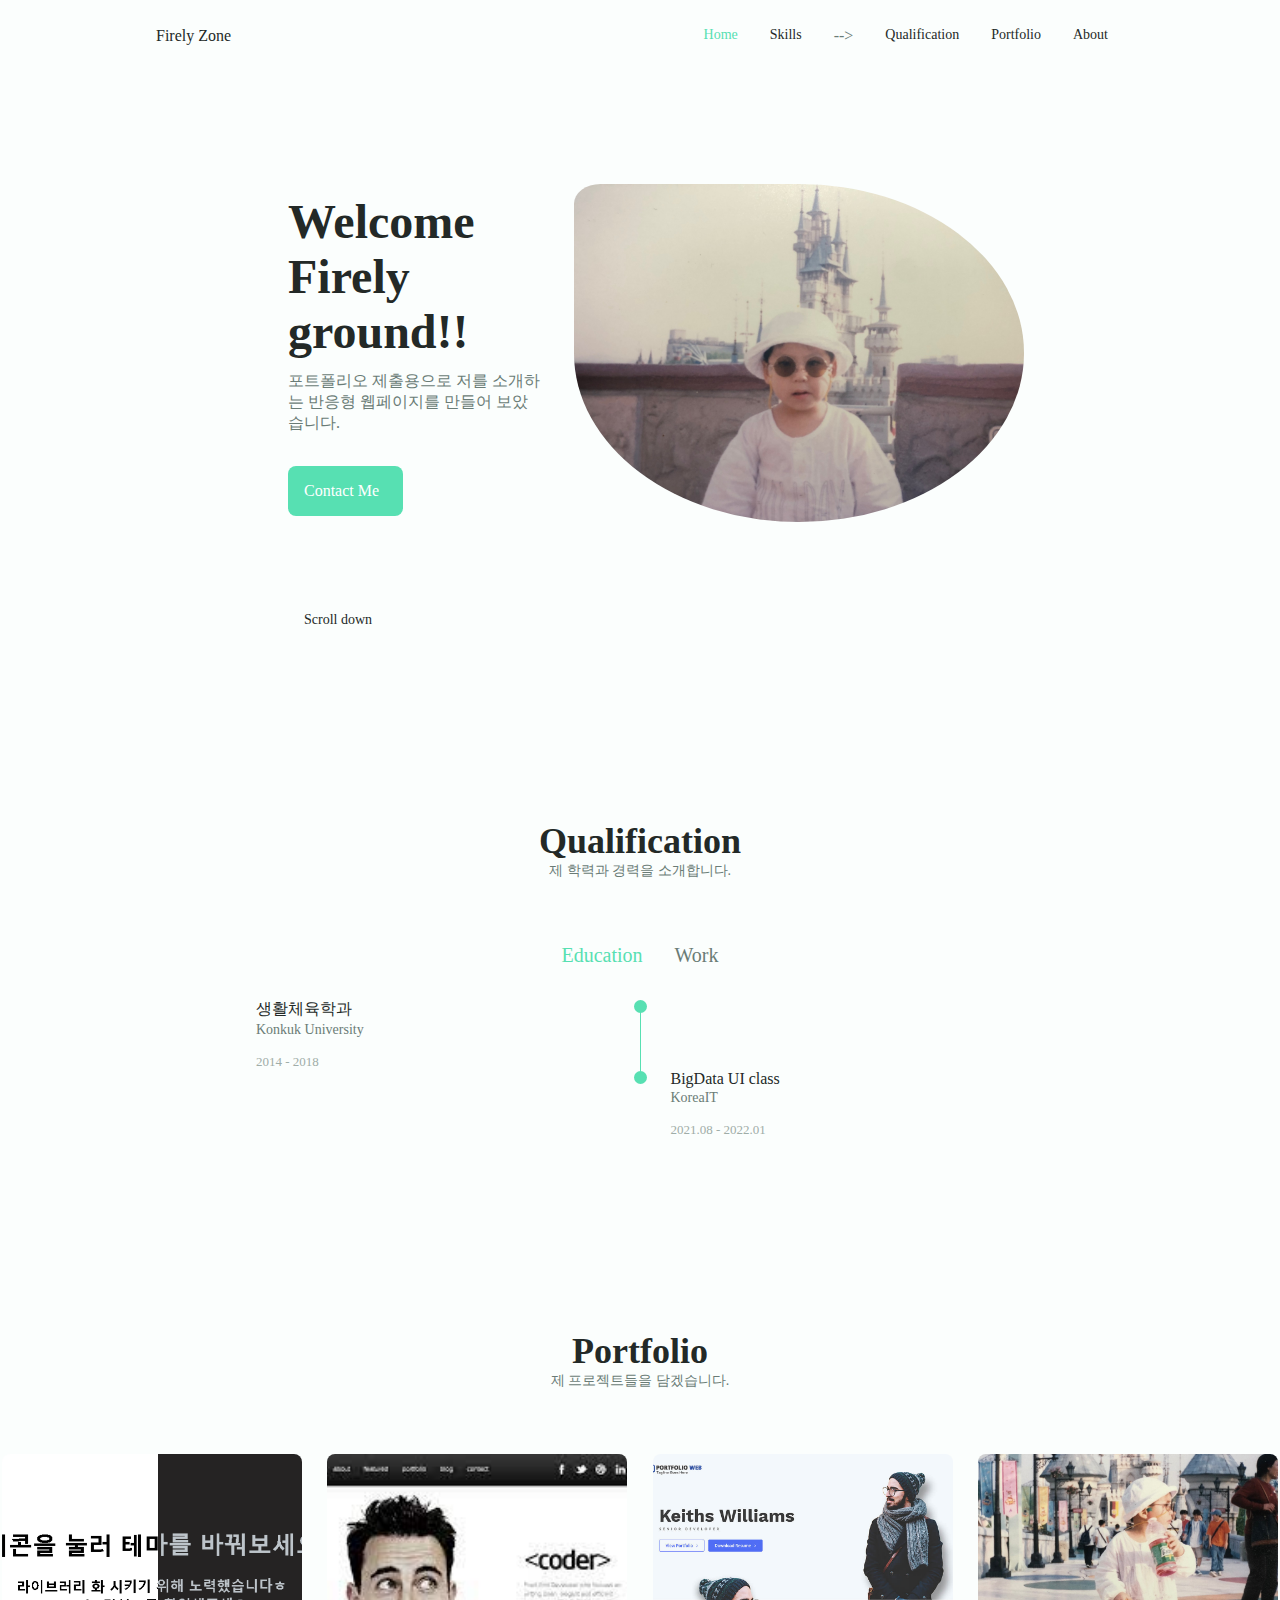
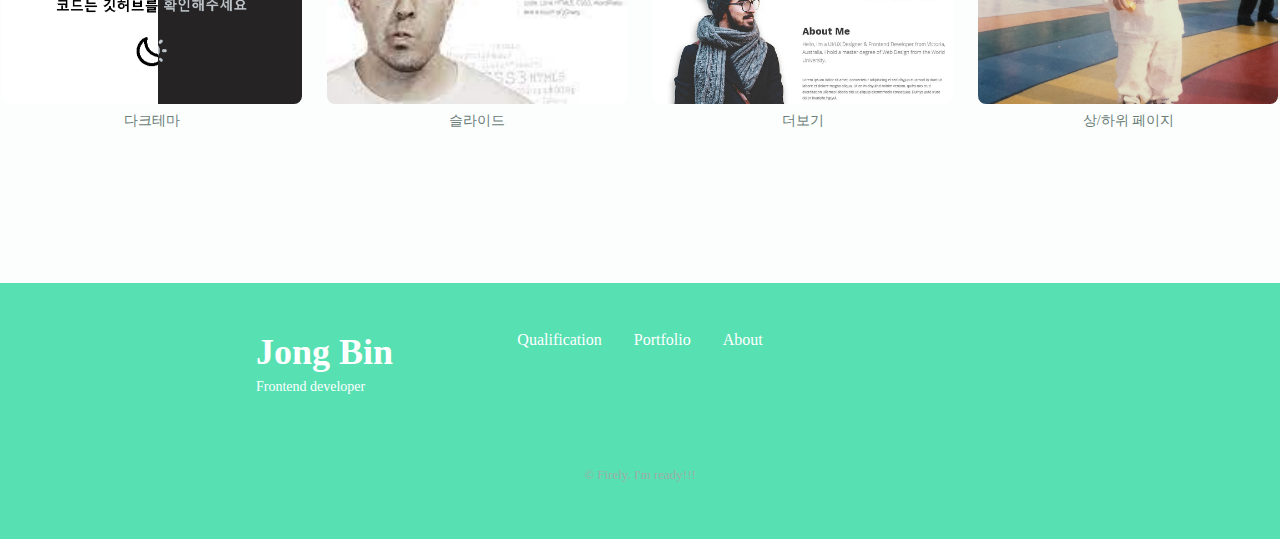
==== index.html @ 97328276 "슬라이드 데모 추가" ====
<!DOCTYPE html>
    <html lang="en">
    <head>
        <meta charset="UTF-8">
        <meta name="viewport" content="width=device-width, initial-scale=1.0">
        
        <!--==================== UNICONS ====================-->
        <link rel="stylesheet" href="https://unicons.iconscout.com/release/v4.0.0/css/line.css">
        
        <!--==================== CSS ====================-->
        <link rel="stylesheet" href="css/style.css">

        <title>Responsive Portfolio Website</title>
    </head>
    <body>
        <!--==================== HEADER ====================-->
        <header class="header" id="header">
            <nav class="nav container">
                <a href="#" class="nav__logo">Firely Zone</a>

                <div class="nav__menu" id="nav-menu">
                    <ul class="nav__list grid">
                        <li class="nav__item">
                            <a href="#home" class="nav__link active-link">
                                <i class="uil uil-estate nav__icon"></i> Home
                            </a>
                        </li>
                             <a href="#skills" class="nav__link">
                                <i class="uil uil-brackets-curly nav__icon"></i> Skills
                            </a> 
                        </li>-->
                        <li class="nav__item">
                            <a href="#qualification" class="nav__link">
                                <i class="uil uil-bag nav__icon"></i> Qualification
                            </a>
                        </li>
                        <li class="nav__item">
                            <a href="#portfolio" class="nav__link">
                                <i class="uil uil-files-landscapes nav__icon"></i> Portfolio
                            </a>
                        </li>
                        <li class="nav__item">
                            <a href="about.html" class="nav__link">
                                <i class="uil uil-user nav__icon"></i> About
                            </a>
                        </li>
                    </ul>
                    <i class="uil uil-times nav__close" id="nav-close"></i>
                </div>

                <div class="nav__btns">
                    <!-- Theme change button -->
                    <i class="uil uil-moon change-theme" id="theme-button"></i>
                    <div class="nav__toggle" id="nav-toggle">
                        <i class="uil uil-apps"></i>
                    </div>
                </div>
            </nav>
        </header>

        <!--==================== MAIN ====================-->
        <main class="main">
            <!--==================== HOME ====================-->
            <section class="home section" id="home">
                <div class="home__container container grid">
                    <div class="home__content grid">
                        <div class="home__social">
                            <a href="https://jjb7134.github.io/" target="_blank" class="home__social-icon">
                                <i class="uil uil-edit"></i>
                            </a>
                            <a href="https://github.com/jjb7134" target="_blank" class="home__social-icon">
                                <i class="uil uil-github-alt"></i>
                            </a>
                        </div>

                        <div class="home__img">
                            <img src="img/babyFront.jpg" alt="" class="home__img">
                        </div>

                        <div class="home__data">
                            <h1 class="home__title">Welcome Firely ground!!</h1>
                            <!-- <h3 class="home__subtitle">Frontend developer</h3> -->
                            <p class="home__description">포트폴리오 제출용으로 저를 소개하는 반응형 웹페이지를 만들어 보았습니다.</p>
                            <a class="button button--flex contactMe__modal-button contactMe__button" style="cursor: pointer;">
                                Contact Me <i class="uil uil-message button__icon"></i>
                            </a>
                            <!-- contactMe Modal 팝업으로 하자 -->
                            <div class="contactMe__modal">
                                <div class="contactMe__modal-content">
                                    <h3 class="contactMe__modal-title">Contact Me!</h4>
                                    <i class="uil uil-times contactMe__modal-close"></i>

                                    <ul class="contactMe__modal-contacts grid">
                                        <li class="contactMe__modal-contact">
                                            <i class="uil uil-phone-alt contactMe__modal-icon"></i>
                                            <p style="padding-left: 10px;">010-9412-7398</p>
                                        </li>
                                        <li class="contactMe__modal-contact">
                                            <i class="uil uil-envelope-alt contactMe__modal-icon"></i>
                                            <p style="padding-left: 10px;">firely95@naver.com</p>
                                        </li>
                                    </ul>
                                </div>
                            </div>

                        </div>
                    </div>
                    <div class="home__scroll">
                        <a href="#qualification" class="home__scroll-button button--flex">
                            <i class="uil uil-mouse-alt home__scroll-mouse"></i>
                            <span class="home__scroll-name">Scroll down</span>
                            <i class="uil uil-arrow-down home__scroll-arrow"></i>
                        </a>
                    </div>
                </div>
            </section>

       
            <!--==================== QUALIFICATION ====================-->
            <section class="qualification section" id="qualification">
                <h2 class="section__title">Qualification</h2>
                <span class="section__subtitle">제 학력과 경력을 소개합니다.</span>
                
                <div class="qulification__container container">
                    <div class="qualification__tabs">
                        <div class="qualification__button button--flex qualification__active" data-target='#education'>
                            <i class="uil uil-graduation-cap qualification__icon"></i>
                            Education
                        </div>
                        
                        <div class="qualification__button button--flex" data-target="#work">
                            <i class="uil uil-briefcase-alt qualification__icon"></i>
                            Work
                        </div>
                    </div>
                    
                    <div class="qualification__section">
                        <!--==================== QUALIFICATION CONTENT 1 ====================-->
                        <div class="qualification__content qualification__active" data-content id="education">
                            <!--==================== QUALIFICATION 1====================-->
                            <div class="qualification__data">
                                <div>
                                    <h3 class="qualification__title">생활체육학과</h3>
                                    <span class="qualification__subtitle">Konkuk University</span>
                                    <div class="qualification__calendar">
                                        <i class="uil uil-calendar-alt"></i>
                                        2014 - 2018
                                    </div>
                                </div>

                                <div>
                                    <span class="qualification__rounder"></span>
                                    <span class="qualification__line"></span>
                                </div>
                            </div>
                            <!--==================== QUALIFICATION 2====================-->
                            <div class="qualification__data">
                                <div></div>

                                <div>
                                    <span class="qualification__rounder"></span> <!-- 점-->
                                    <!-- <span class="qualification__line"></span> --> <!-- 선-->
                                </div>

                                <div>
                                    <h3 class="qualification__title">BigData UI class</h3>
                                    <span class="qualification__subtitle">KoreaIT</span>
                                    <div class="qualification__calendar">
                                        <i class="uil uil-calendar-alt"></i>
                                        2021.08 - 2022.01
                                    </div>
                                </div>
                            </div>

                            <!--==================== QUALIFICATION 3====================-->
                            <!-- <div class="qualification__data">
                                <div>
                                    <h3 class="qualification__title">#</h3>
                                    <span class="qualification__subtitle">#</span>
                                    <div class="qualification__calendar">
                                        <i class="uil uil-calendar-alt"></i>
                                        2014 - 2018
                                    </div>
                                </div>

                                <div>
                                    <span class="qualification__rounder"></span>
                                    <span class="qualification__line"></span>
                                </div>
                            </div> -->
                        </div>
                        <!--==================== QUALIFICATION CONTENT 2 ====================-->
                        <div class="qualificaion__content" data-content id="work">
                            <!--==================== QUALIFICATION 1====================-->
                            <div class="qualification__data">
                                <div>
                                    <h3 class="qualification__title">학사장교</h3>
                                    <span class="qualification__subtitle">대한민국 육군</span>
                                    <div class="qualification__calendar">
                                        <i class="uil uil-calendar-alt"></i>
                                        2018 - 2021
                                    </div>
                                </div>

                                <div>
                                    <span class="qualification__rounder"></span>
                                    <!-- <span class="qualification__line"></span> -->
                                </div>
                            </div>
                            <!--==================== QUALIFICATION 2====================-->
                            <!-- <div class="qualification__data">
                                <div></div>

                                <div>
                                    <span class="qualification__rounder"></span>
                                    <span class="qualification__line"></span>
                                </div>

                                <div>
                                    <h3 class="qualification__title">###</h3>
                                    <span class="qualification__subtitle">###</span>
                                    <div class="qualification__calendar">
                                        <i class="uil uil-calendar-alt"></i>
                                        2014 - 2018
                                    </div>
                                </div>
                            </div> -->

                            <!--==================== QUALIFICATION 3====================-->
                            <!-- <div class="qualification__data">
                                <div>
                                    <h3 class="qualification__title">#</h3>
                                    <span class="qualification__subtitle">#</span>
                                    <div class="qualification__calendar">
                                        <i class="uil uil-calendar-alt"></i>
                                        2014 - 2018
                                    </div>
                                </div>

                                <div>
                                    <span class="qualification__rounder"></span>
                                    <span class="qualification__line"></span>
                                </div>
                            </div> -->
                        </div>
                    </div>        
                </div>
            </section>

            <!--==================== PORTFOLIO ====================-->
            <section class="portfolio section" id="portfolio">
                <h2 class="section__title">Portfolio</h2>
                <span class="section__subtitle">제 프로젝트들을 담겠습니다.</span>
                
                <div class="portfolio__wrap">
                    <div class="project__container">
                            <!-- project 1 -->
                        <div class="project__wrap"> <!-- 상위 div가 컨테이너라 클래스명을 라벨로 해도 괜찮겠다..(추후 보수!)-->
                            <a href="portfolio/darkmode.html">
                                <img src="img/darkmode.png" class="portfolio__img" alt="">
                                <div class="project__demo" > <!-- 데모버튼과 시각효과를 추가해보자-->
                                    <p  class="demo__text" >DEMO</p>
                                </div>
                                <a class="project__title">다크테마</a>
                            </a> <!-- a태그 안에 a태그라 좀 보기 그런데... 나만 그런가ㅠ-->
                        </div>
                            <!-- project 2 -->
                        <div class="project__wrap">
                            <a href="portfolio/slide.html">
                                <img src="img/portfolio1.jpg" class="portfolio__img" alt="">
                                <div class="project__demo"> <!-- 데모버튼과 시각효과를 추가해보자-->
                                    <a class="demo__text">DEMO</a>
                                </div>
                                <li class="project__title">슬라이드</li>
                            </a>
                        </div>
                            <!-- project 3 -->
                        <div class="project__wrap">
                            <a href="#"></a>
                            <img src="img/portfolio2.jpg" class="portfolio__img" alt="">
                            <div class="project__demo"> <!-- 데모버튼과 시각효과를 추가해보자-->
                                <a class="demo__text">DEMO</a>
                            </div>
                            <li class="project__title">더보기</li>
                        </div>
                            <!-- project 4 -->
                        <div class="project__wrap">
                            <a href="#"></a>
                            <img src="img/babySide.jpg" class="portfolio__img" alt="">
                            <div class="project__demo"> <!-- 데모버튼과 시각효과를 추가해보자-->
                                <a class="demo__text">DEMO</a>
                            </div>
                            <li class="project__title">상/하위 페이지</li>
                        </div>
                    </div>
                   
                </div>
               
            </section>
          
        </main>

        <!--==================== FOOTER ====================-->
        <footer class="footer">
            <div class="footer__bg">
                <div class="footer__container container grid">
                    <div>
                        <h1 class="footer__title">Jong Bin</h1>
                        <span class="footer__subtitle">Frontend developer</span>
                    </div>

                    <ul class="footer__links">
                        <li>
                            <a href="#qualification" class="footer__link">Qualification</a>
                        </li>
                        <li>
                            <a href="#portfolio" class="footer__link">Portfolio</a>
                        </li>
                        <li>
                            <a href="about.html" class="footer__link">About</a>
                        </li>
                    </ul>

                    <div class="footer__socials">
                        <a href="https://github.com/jjb7134" target="_blank" class="footer__social">
                            <i class="uil uil-github-alt"></i>
                        </a>
                        <a href="https://www.instagram.com/?hl=ko" target="_blank" class="footer__social">
                            <i class="uil uil-instagram"></i>
                        </a>
                        <a href="https://jjb7134.github.io/" target="_blank" class="footer__social">
                            <i class="uil uil-edit"></i>
                        </a>
                    </div>
                </div>
                <p class="footer__copy">&#169; Firely. I'm ready!!!</p>
            </div>
        </footer>
        
        <!--==================== SCROLL TOP ====================-->
        <a href="#" class="scrollup" id="scroll-up">
            <i class="uil uil-arrow-up scrollup__icon"></i>
        </a>

        <!--==================== MAIN JS ====================-->
        <script src="js/main.js"></script>
    </body>
</html>
---- css/style.css ----
/* google font */
@import url('https://fonts.googleapis.com/css2?family=Dongle:wght@400;700&family=Nanum+Pen+Script&family=Ubuntu:wght@300&family=Zen+Antique&family=Zen+Kaku+Gothic+Antique:wght@300&display=swap');

/* variables css */
:root {
    --header-height: 3rem;

    /* colors */
    /* choose favorite color */
    --hue-color: 160; /* purple 250, green 142, blue 230, pink 340 */

    /* HSL color mode */
    --first-color: hsl(var(--hue-color), 69%, 61%);
    --first-color-second: hsl(var(--hue-color), 69%, 61%);
    --first-color-alt: hsl(var(--hue-color), 57%, 53%);
    --first-color-lighter: hsl(var(--hue-color), 92%, 85%);
    --title-color: hsl(var(--hue-color), 8%, 15%);
    --text-color: hsl(var(--hue-color), 8%, 45%);
    --text-color-light: hsl(var(--hue-color), 8%, 65%);
    --input-color: hsl(var(--hue-color), 70%, 96%);
    --body-color: hsl(var(--hue-color), 60%, 99%);
    --container-color: #fff;
    --scroll-bar-color: hsl(var(--hue-color), 12%, 90%);
    --scroll-thumb-color: hsl(var(--hue-color), 12%, 80%);

    /* font and typography */
    --body-font: font-family: 'Zen Kaku Gothic Antique', sans-serif;

    /* .5rem = 8px, 1rem = 16px, 1.5rem = 24px ... */
    --big-font-size: 2rem;
    --h1-font-size: 1.5rem;
    --h2-font-size: 1.25rem;
    --h3-font-size: 1.125rem;
    --normal-font-size: .938rem;
    --small-font-size: .813rem;
    --smaller-font-size: .75rem;

    /*========== Font weight ==========*/
    --font-medium: 500;
    --font-semi-bold: 600;

    /*========== Margenes Bottom ==========*/
    /* .25rem = 4px, .5rem = 8px, .75rem = 12px ... */
    --mb-0-25: .25rem;
    --mb-0-5: .5rem;
    --mb-0-75: .75rem;
    --mb-1: 1rem;
    --mb-1-5: 1.5rem;
    --mb-2: 2rem;
    --mb-2-5: 2.5rem;
    --mb-3: 3rem;

    /*========== z index ==========*/
    --z-tooltip: 10;
    --z-fixed: 100;
    --z-modal: 100;
}

/* Font size for large devices */
@media screen and (min-width: 968px) {
    :root {
        --big-font-size: 3rem;
        --h1-font-size: 2.25rem;
        --h2-font-size: 1.5rem;
        --h3-font-size: 1.25rem;
        --normal-font-size: 1rem;
        --small-font-size: .875rem;
        --smaller-font-size: .813rem;
    }
}

/*========== Variables Dark theme ==========*/
body.dark-theme {
    /* HSL color mode */
    --first-color-second: hsl(var(--hue-color), 30%, 8%);
    --title-color: hsl(var(--hue-color), 8%, 95%);
    --text-color: hsl(var(--hue-color), 8%, 75%);
    --input-color: hsl(var(--hue-color), 29%, 16%);
    --body-color: hsl(var(--hue-color), 28%, 12%);
    --container-color: hsl(var(--hue-color), 29%, 16%);
    --scroll-bar-color: hsl(var(--hue-color), 12%, 48%);
    --scroll-thumb-color: hsl(var(--hue-color), 12%, 36%);
}

/*========== Button Dark/Light ==========*/
.nav__btns{
    display: flex;
    align-items: center;
}

.change-theme {
    font-size: 1.25rem;
    color: var(--title-color);
    margin-right: var(--mb-1);
    cursor: pointer;
}

.change-theme:hover {
    color: var(--first-color);
}


/*==================== BASE ====================*/
* {
    box-sizing: border-box;
    padding: 0;
    margin: 0;
}

html {
    scroll-behavior: smooth;
}

body {
    margin: 0 0 var(--header-height) 0;
    font-family: var(--body-font);
    font-size: var(--normal-font-size);
    background-color: var(--body-color);
    color: var(--text-color);
}

h1,h2,h3,h4 {
    color: var(--title-color);
    font-weight: var(--font-semi-bold);
}

ul {
    list-style: none;
}

a {
    text-decoration: none;
}

img {
    max-width: 100%;
    height: auto;
}

/*==================== REUSABLE CSS CLASSES ====================*/
.section {
    padding:6rem 0;
}

.section__title {
    font-size: var(--h1-font-size);
}

.section__subtitle {
    display: block;
    font-size: var(--small-font-size);
    margin-bottom: var(--mb-3);
}

.section__title,
.section__subtitle {
    text-align: center;
}

/*==================== LAYOUT ====================*/
.container {
    max-width: 768px;
    margin-left: var(--mb-1-5);
    margin-right: var(--mb-1-5);
}

.grid {
    display: grid;
    gap: 1.5rem;
}

.header {
    width: 100%;
    position: fixed;
    bottom: 0;
    left: 0;
    z-index: var(--z-fixed);
    background-color: var(--body-color);
}

/*==================== NAV ====================*/
.nav {
    max-width: 968px;
    height: var(--header-height);
    display: flex;
    justify-content: space-between;
    align-items: center;
}

.nav__logo,
.nav__toggle {
    color: var(--title-color);
    font-weight: var(--font-medium);
}

.nav__logo:hover {
    color: var(--first-color);
}

.nav__toggle {
    font-size: 1.1rem;
    cursor: pointer;
}

.nav__toggle:hover {
    color: var(--first-color);
}

@media screen and (max-width: 767px) {
    .nav__menu {
        position: fixed;
        bottom: -100%;
        left: 0;
        width: 100%;
        background-color: var(--body-color);
        padding: 2rem 1.5rem 4rem;
        box-shadow: 0 -1px 4px rgba(0,0,0,.15);
        border-radius: 1.5rem 1.5rem 0 0;
        transition: .3s;
    }
}

.nav__list {
    grid-template-columns: repeat(3, 1fr);
    gap: 2rem;
}

.nav__link {
    display: flex;
    flex-direction: column;
    align-items: center;
    font-size: var(--small-font-size);
    color: var(--title-color);
    font-weight: var(--font-medium);
}

.nav__link:hover {
    color: var(--first-color);
}

.nav__icon {
    font-size: 1.2rem;
}

.nav__close {
    position: absolute;
    right: 1.3rem;
    bottom: .5rem;
    font-size: 1.5rem;
    cursor: pointer;
    color: var(--first-color);
}

.nav__close:hover {
    color: var(--first-color-alt);
}

/* show menu */
.show-menu {
    bottom: 0;
}

/* Active link */
.active-link {
    color: var(--first-color);
}

/* Change background header */
.scroll-header {
    box-shadow: 0 -1px 4px rgba(0,0,0,.15);
}

/*==================== HOME ====================*/
.home__container {
    gap: 1rem;
}

.home__content {
    grid-template-columns: .5fr 3fr;
    padding-top: 3.5rem;
    align-items: center;
    
}

.home__social {
    display: grid;
    grid-template-columns: max-content;
    row-gap: 1rem;
}

.home__social-icon {
    font-size: 1.25rem;
    color: var(--first-color);
}

.home__social-icon:hover {
    color: var(--first-color-alt);
}


.home__data {
    grid-column: 1/3;
}

.home__title {
    font-size: var(--big-font-size);
}

.home__subtitle {
    font-size: var(--h3-font-size);
    color: var(--text-color);
    font-weight: var(--font-medium);
    margin-bottom: var(--mb-0-75);
}

.home__img {
    width: auto;
    height: auto;
    border-radius: 10% 85% 85% 85%;
    justify-self: center;
    align-self: center;
}

.home__description {
    margin-top: var(--mb-0-75);
    margin-bottom: var(--mb-2);
}

.home__scroll {
    display: none;
}

.home__scroll-button {
    color: var(--first-color);
    transition: .3s;
}

.home__scroll-button:hover {
    transform: translateY(.25rem);
}

.home__scroll-mouse {
    font-size: 2rem;
}

.home__scroll-name {
    font-size: var(--small-font-size);
    color: var(--title-color);
    font-weight: var(--font-medium);
    margin-right: var(--mb-0-25);
}

.home__scroll-arrow {
    font-size: 1.25rem;
}

/*==================== CONTACT ME ====================*/
.contactMe__modal {
    position: fixed;
    top: 0;
    left: 0;
    right: 0;
    bottom: 0;
    background-color: rgba(0,0,0,.5);
    display: flex;
    align-items: center;
    justify-content: center;
    padding: 0 1rem;
    z-index: var(--z-modal);
    opacity: .3s;
    visibility: hidden;
    transition: .3s;
}

.contactMe__modal-content {
    position: relative;
    background-color: var(--container-color);
    padding: 10px 1.5rem;
    border-radius: .5rem;
}

.contactMe__modal-contacts {
    row-gap: 1rem;
    padding-top: 10px;
}

.contactMe__modal-contact {
    display: flex;
}

.contactMe__modal-close {
    position: absolute;
    top: 5px;
    right: 1rem;
    font-size: 1.5rem;
    color: var(--first-color);
    cursor: pointer;
}

.active-modal {
    opacity: 1;
    visibility: visible;
}

/*==================== BUTTONS ====================*/
.button {
    display: inline-block;
    background-color: var(--first-color);
    color: #fff;
    padding: 1rem;
    border-radius: .5rem;
    font-weight: var(--font-medium);
}

.button:hover {
    background-color: var(--first-color-alt);
}

.button__icon {
    font-size: 1.25rem;
    margin-left: var(--mb-0-5);
    transition: .3s;
}

.button--white {
    background-color: #fff;
    color: var(--first-color);
}

.button--white:hover {
    background-color: #fff;
}

.button--flex {
    display: inline-flex;
    align-items: center;
}

.button--small {
    padding: .75rem 1rem;
}

.button--link {
    padding: 0;
    background-color: transparent;
    color: var(--first-color);
}

.button--link:hover {
    background-color: transparent;
    color: var(--first-color-alt);
}


/*==================== QUALIFICATION ====================*/

.qulification__container {
    height: 10%;
}

.qualification__tabs {
    display: flex;
    justify-content: space-evenly;
    margin-bottom: var(--mb-2);
}

.qualification__button {
    font-size: var(--h3-font-size);
    font-weight: var(--font-medium);
    cursor: pointer;
}

.qualification__button:hover {
    font-size: 1.8rem;
    margin-right: var(--mb-0-25);
}

.qualification__data{
    display: grid;
    grid-template-columns: 1fr max-content 1fr;
    column-gap: 1.5rem;
}

.qualification__title {
    font-size: var(--normal-font-size);
    font-weight: var(--font-medium);
}

.qualification__subtitle {
    display: inline-block;
    font-size: var(--small-font-size);
    margin-bottom: var(--mb-1);
}

.qualification__calendar{
    font-size: var(--smaller-font-size);
    color: var(--text-color-light);
}

.qualification__rounder {
    display: inline-block;
    width: 13px;
    height: 13px;
    background-color: var(--first-color);
    border-radius: 50%;
}

.qualification__line {
    display: block;
    width: 1px;
    height: 100%;
    background-color: var(--first-color);
    transform: translate(6px, -7px);
}

.qualification [data-content] {
    display: none;
}

.qualification__active[data-content] {
    display: block;
}

.qualification__button.qualification__active {
    color: var(--first-color);
}


/*==================== PORTFOLIO ====================*/

 .project__container {
    display: flex;
    flex-direction: column;
    justify-content: center;
    align-items: center;
    }

    .project__wrap {
        margin-bottom: 2%;
    }

 .portfolio__img {
     display: block;
     width: 300px;
     height: 250px;
     cursor: pointer;
     object-fit: cover;
    border-radius: .5rem;
 }

 .project__wrap:hover img {
    transition: .5s ease;
     opacity: 0.3;
 }

 .project__wrap:hover .project__demo {
    cursor: pointer;
     opacity: 1;
 }

 .project__wrap:hover .project__title {
    cursor: pointer;
     background-color: transparent;
     color: var(--first-color-alt);  
 }

 .project__title {
     list-style: none;
     text-align: center;
     display: block;
     font-size: var(--small-font-size);
     margin-top: var(--mb-0-5);
 }

 .project__demo { /*데모 위치 옮기자...ㅠ*/
    position: relative;
    /* display: inline-block; */
     transition: .5s ease;
     opacity: 0;
     
 }

 .demo__text {
     text-align: center;
     position: absolute;
     top: 50%;
     left: 50%;
     transform: translate(-50%, -50%);
     border-radius: .5rem;
     background-color: var(--first-color-alt);
     color: rgba(233, 232, 232, 0.993);
     font-size: 16px;
     padding: 16px 32px;
     z-index: 100;
 }

/*==================== FOOTER ====================*/
.footer {
    padding-top: 2rem;
}

.footer__container {
    row-gap: 3.5rem;
}

.footer__bg {
    background-color: var(--first-color-second);
    padding: 2rem 0 3rem;
}

.footer__title {
    font-size: var(--h1-font-size);
    margin-bottom: var(--mb-0-25);
}

.footer__subtitle {
    font-size: var(--small-font-size);
}

.footer__links {
    display: flex;
    flex-direction: column;
    row-gap: 1.5rem;
}

.footer__link:hover {
    color: var(--first-color-lighter);
}

.footer__social {
    font-size: 1.25rem;
    margin-right: var(--mb-1-5);
}

.footer__social:hover {
    color: var(--first-color-lighter);
}

.footer__copy {
    font-size: var(--smaller-font-size);
    text-align: center;
    color: var(--text-color-light);
    margin-top: var(--mb-3);
}

.footer__title,
.footer__subtitle,
.footer__link,
.footer__social {
    color: #fff;
}

/*========== SCROLL UP ==========*/
.scrollup {
    position: fixed;
    right: 1rem;
    bottom: -20%;
    background-color: var(--first-color);
    opacity: .8;
    padding: 0 .3rem;
    border-radius: .4rem;
    z-index: var(--z-tooltip);
    transition: .4s;
}

.scrollup:hover {
    background-color: var(--first-color-alt);
}

.scrollup__icon {
    font-size: 1.5rem;
    color: #fff;
}

/* Show scroll */
.show-scroll {
    bottom: 5rem;
}

/*========== SCROLL BAR ==========*/
::-webkit-scrollbar {
    width: .60rem;
    background-color: var(--scroll-bar-color);
    border-radius: .5rem;
}

::-webkit-scrollbar-thumb {
    background-color: var(--scroll-thumb-color);
    border-radius: .5rem;
}

::-webkit-scrollbar-thumb:hover {
    background-color: var(--text-color-light);
}

/*==================== MEDIA QUERIES ====================*/
/* For small devices */
@media screen and (max-width: 350px) {
    .container {
        margin-left: var(--mb-1);
        margin-right: var(--mb-1);
    }

    .nav__menu {
        padding: 2rem .25rem 4rem;
    }
    .nav__list {
        column-gap: 0;
    }

    .home__content {
        grid-template-columns: .25fr 3fr;
    }
   
    .qualification__data{
        gap: .5rem;
    }

}

/* For medium devices */
@media screen and (min-width: 568px) {
    .home__content {
        grid-template-columns: max-content 1fr 1fr;
    }
    .home__data{
        grid-column: initial;
    }
    .home__img{
        order: 1;
        justify-self: center;
    }
    
    .footer__container {
        grid-template-columns: repeat(2, 1fr);
    }
    .qualification__sections {
        display: grid;
        grid-template-columns: center;
    }

}

@media screen and (min-width: 768px) {
    .container {
        margin-left: auto;
        margin-right: auto;
    }
    body {
        margin: 0;
    }
    .section {
        padding: 6rem 0;
    }
    .section__subtitle {
        margin-bottom: 4rem;
    }
    .header {
        top: 0;
        bottom: initial;
    }
    .header,
    .main,
    .footer__container {
        padding: 0 1rem;
    }
    .nav {
        height: calc(var(--header-height) + 1.5rem);
        column-gap: 1rem;
    }
    .nav__icon,
    .nav__close,
    .nav__toggle {
        display: none;
    }
    .nav__list {
        display: flex;
        column-gap: 2rem;
    }
    .nav__menu {
        margin-left: auto;
    }
    .change-theme {
        margin: 0;
    }
    .home__container {
        row-gap: 5rem;
    }
    .home__content {
        padding-top: 5.5rem;
        column-gap: 2rem;
    }
    .home__img {
        width: 450px;
    }
    .home__scroll {
        display: block;
    }
    .home__scroll-button {
        margin-left: 3rem;
    }
    
    
    .qualification__tabs {
        justify-content: center;
    }
    .qualification__button {
        margin: 0 var(--mb-1);
    }
    .qualification__sections {
        grid-template-columns: .5fr;
    }
    
    .project__container {
    display: flex;
    flex-direction: row;
    /* justify-content: center; */
    /* align-items: center; */
    gap: 2%;
    row-gap: 20px;

    }

    .footer__container {
        grid-template-columns: repeat(3, 1fr);
    }
    .footer__bg {
        padding: 3rem 0 3.5rem;
    }
    .footer__links {
        flex-direction: row;
        column-gap: 2rem;
    }
    .footer__socials {
        justify-self: flex-end;
    }
    .footer__copy {
        margin-top: 4.5rem;
    }
}

/* For large devices */
@media screen and (min-width: 1024px) {
    .header,
    .main,
    .footer__container {
        padding: 0;
    }
    
    .home__social{
        transform: translateX(-6rem);
    }
    

    

}
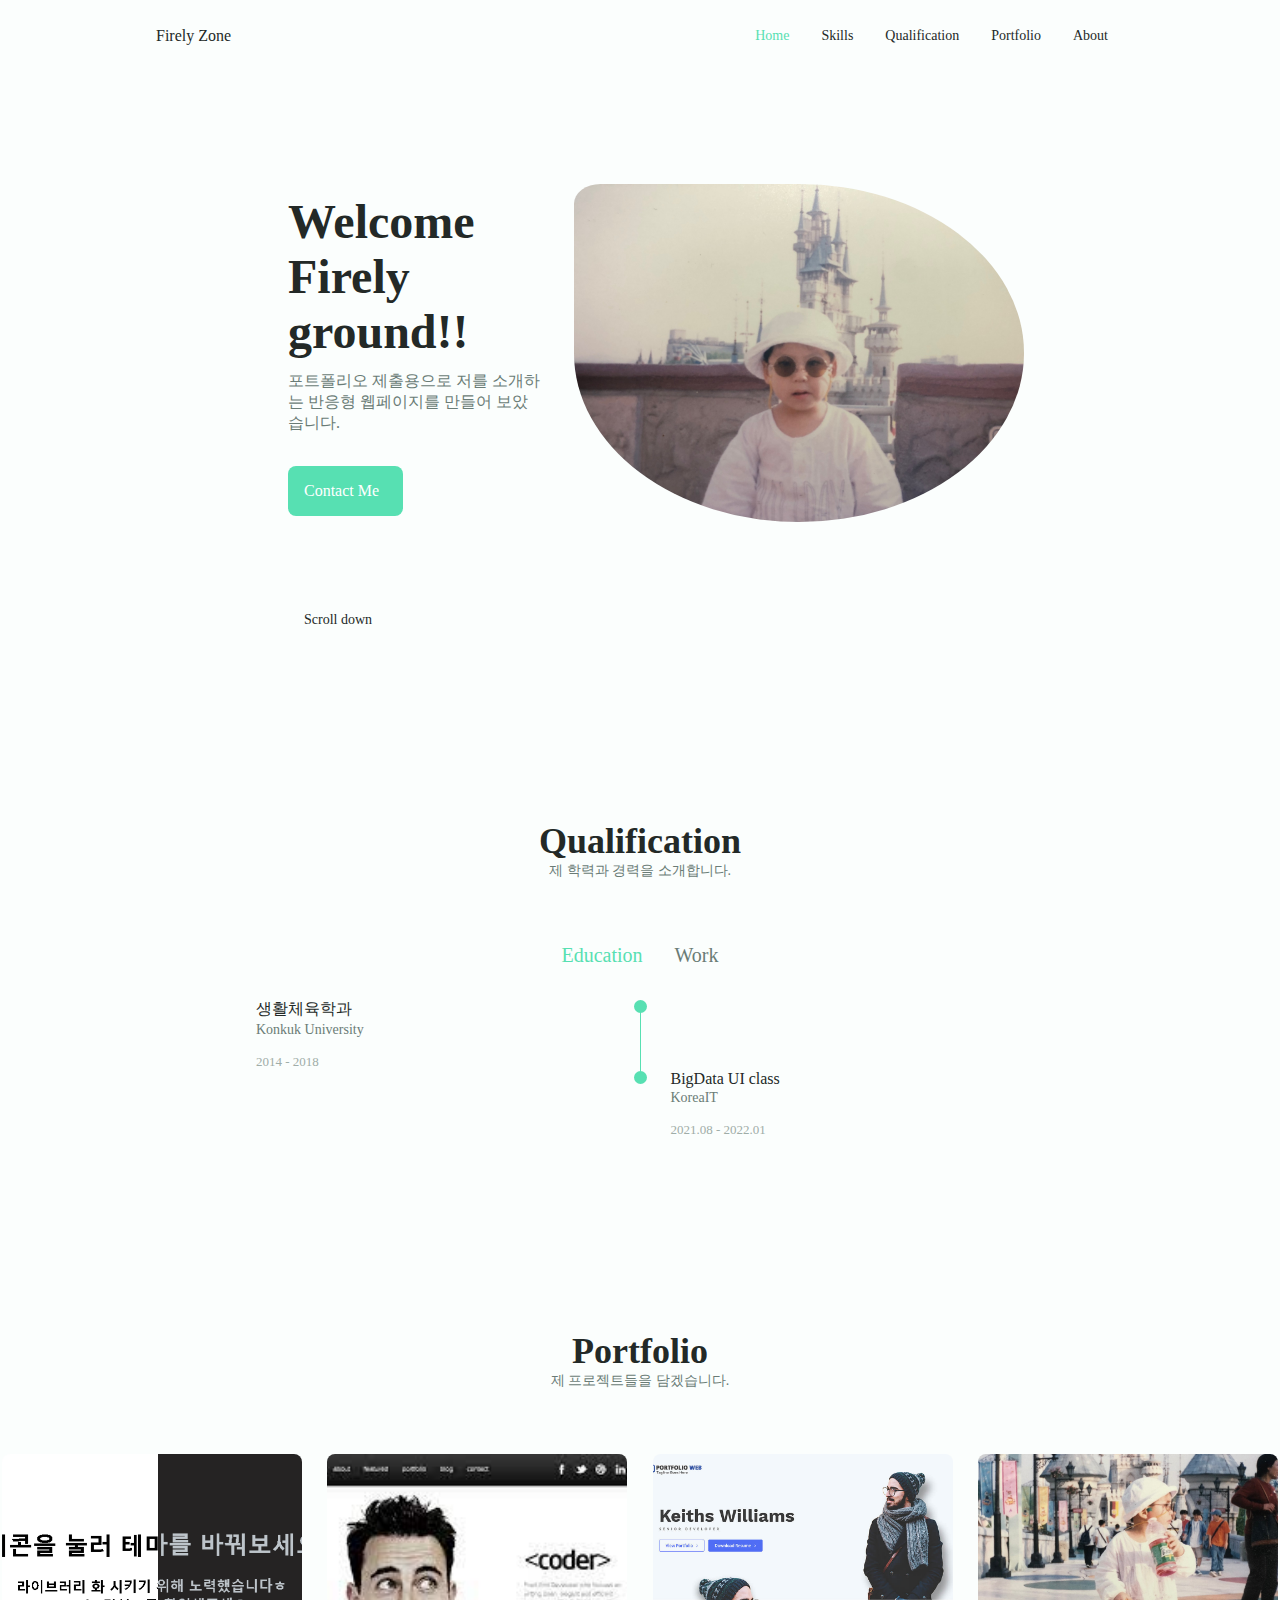
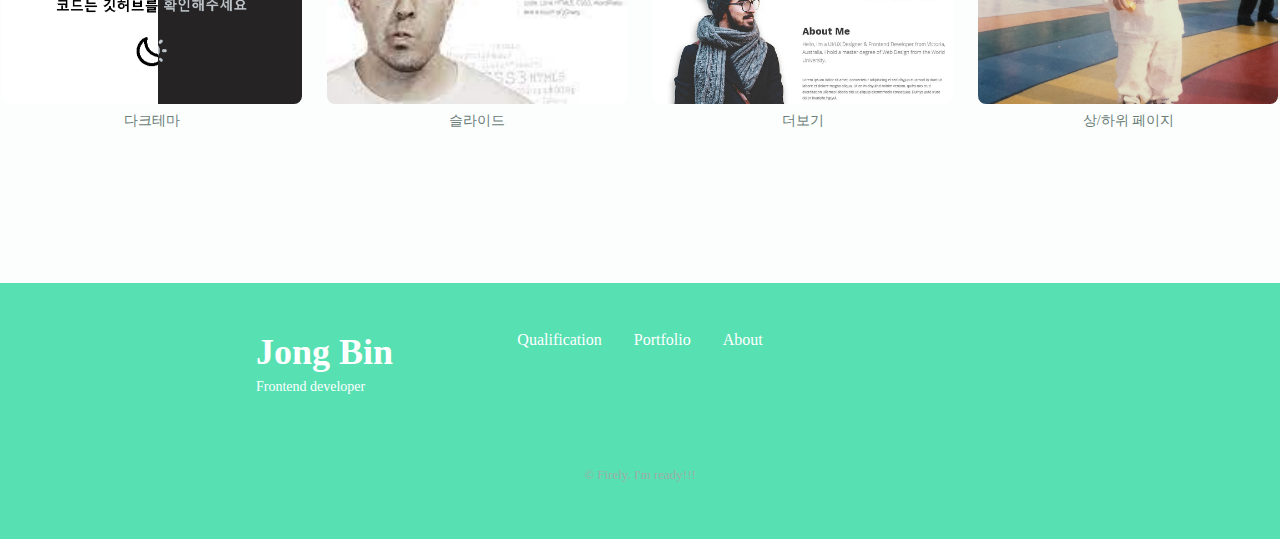
==== commit b98384e8: "plz" ====
--- a/index.html
+++ b/index.html
@@ -28,7 +28,7 @@
                              <a href="#skills" class="nav__link">
                                 <i class="uil uil-brackets-curly nav__icon"></i> Skills
                             </a> 
-                        </li>-->
+                        </li>
                         <li class="nav__item">
                             <a href="#qualification" class="nav__link">
                                 <i class="uil uil-bag nav__icon"></i> Qualification
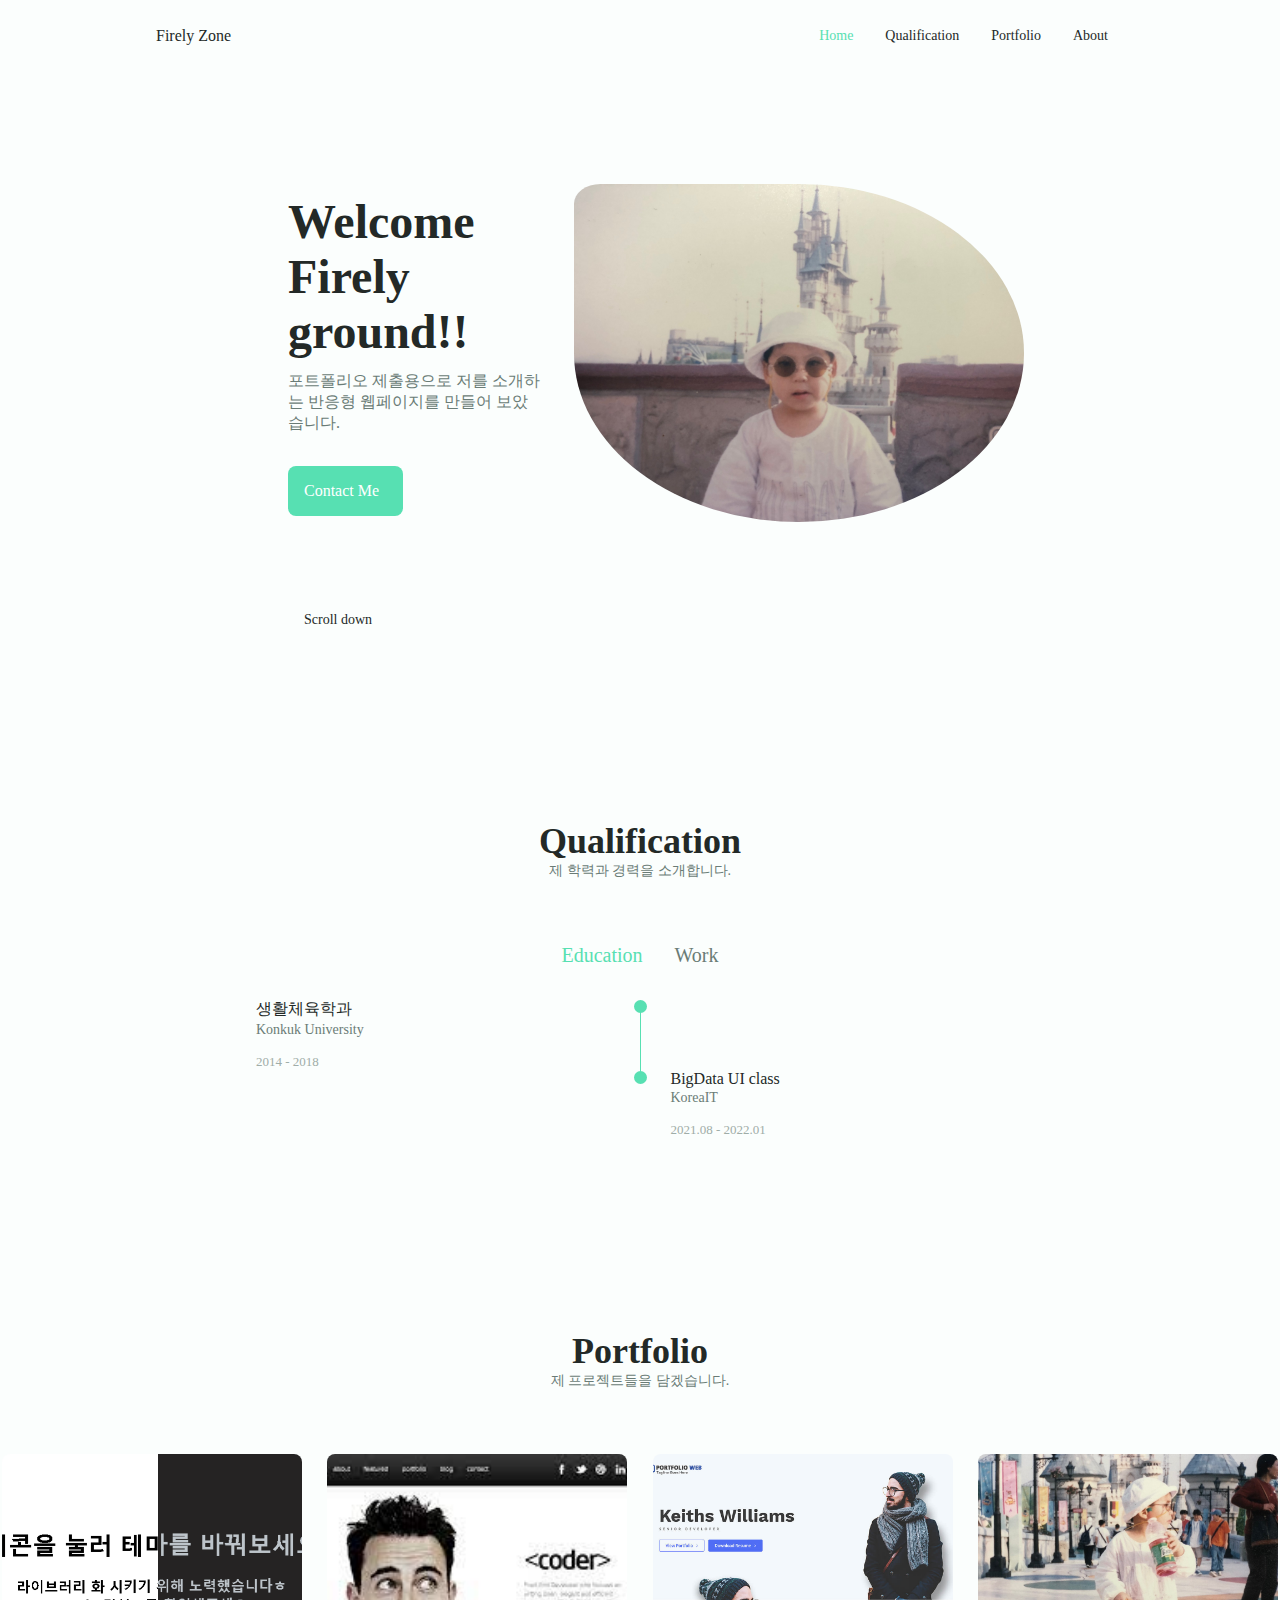
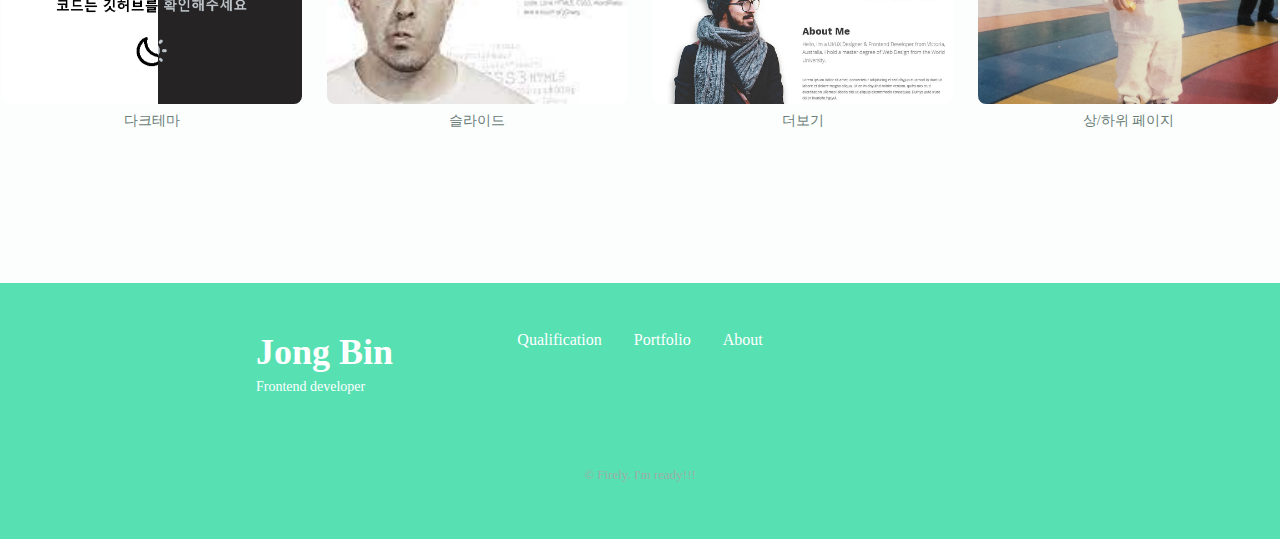
==== commit d7c7e554: "nav 버그 수정" ====
--- a/index.html
+++ b/index.html
@@ -24,11 +24,6 @@
                             <a href="#home" class="nav__link active-link">
                                 <i class="uil uil-estate nav__icon"></i> Home
                             </a>
-                        </li>
-                             <a href="#skills" class="nav__link">
-                                <i class="uil uil-brackets-curly nav__icon"></i> Skills
-                            </a> 
-                        </li>
                         <li class="nav__item">
                             <a href="#qualification" class="nav__link">
                                 <i class="uil uil-bag nav__icon"></i> Qualification
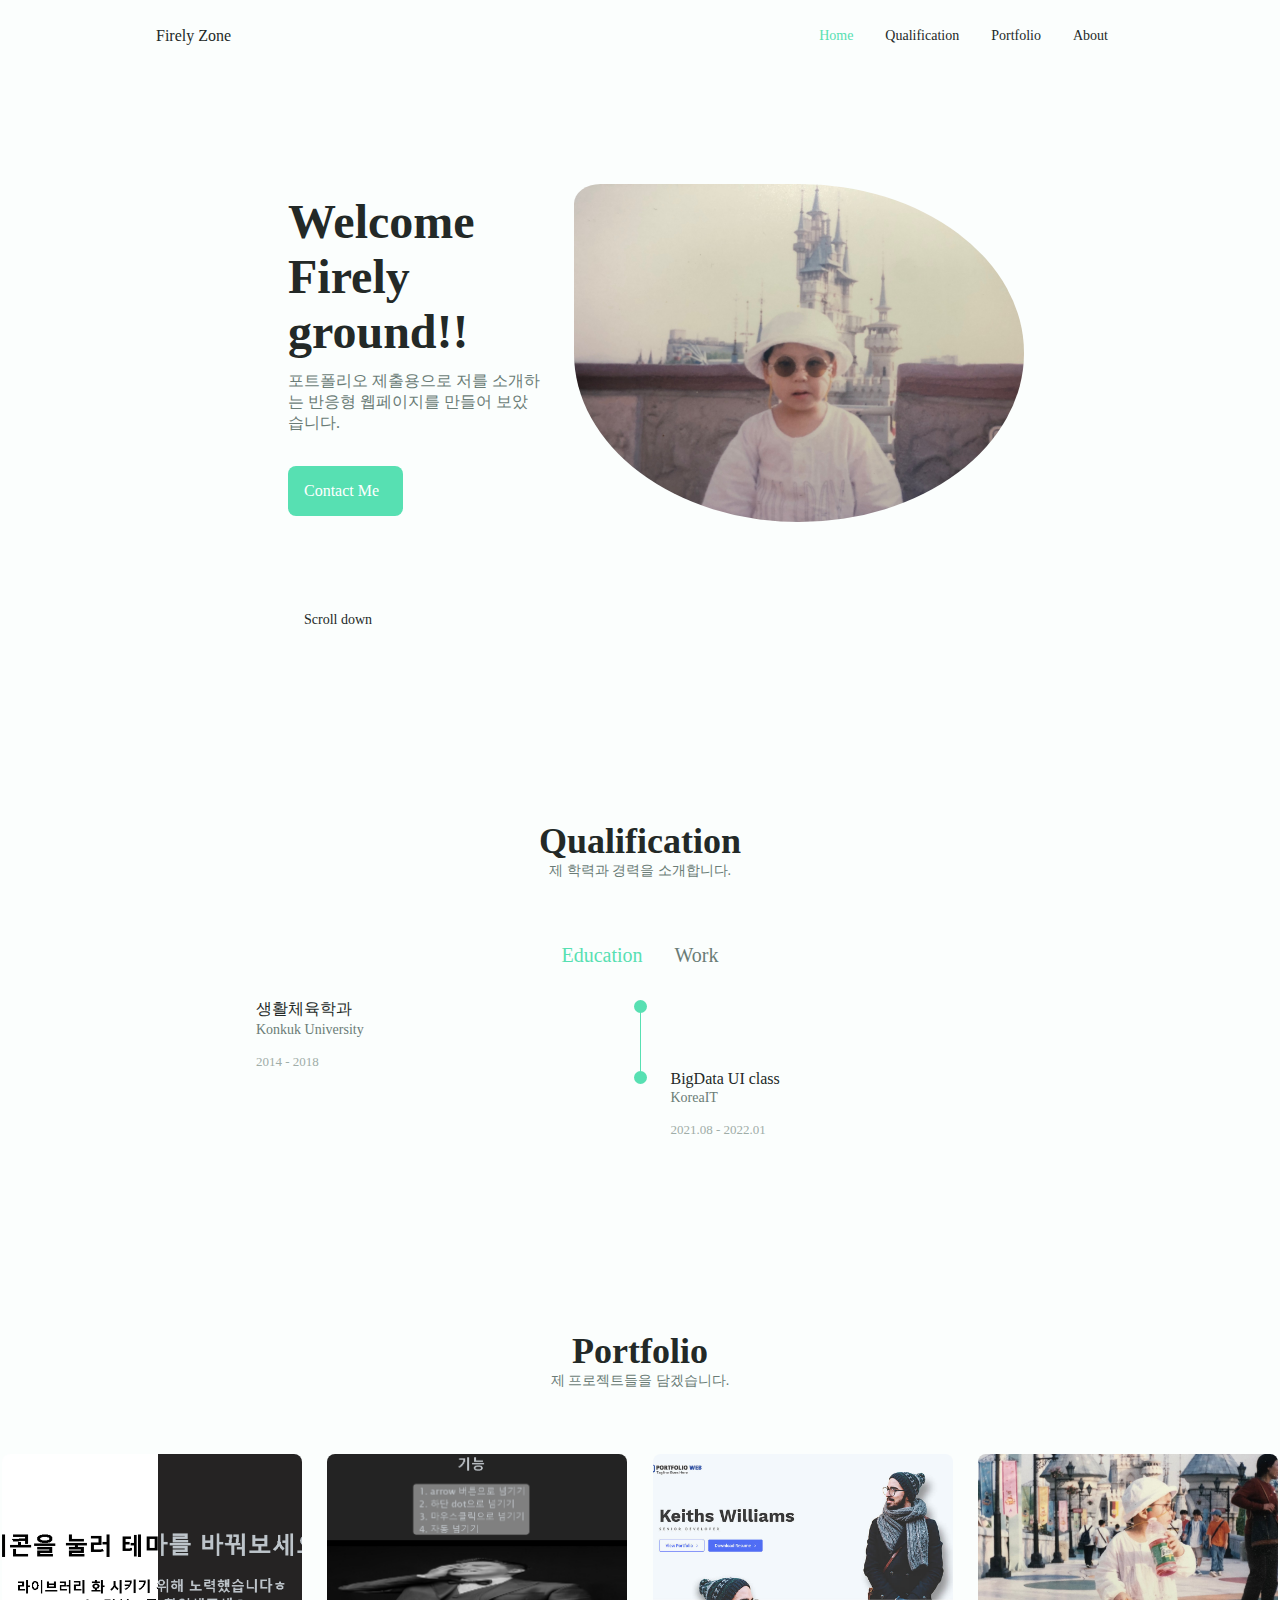
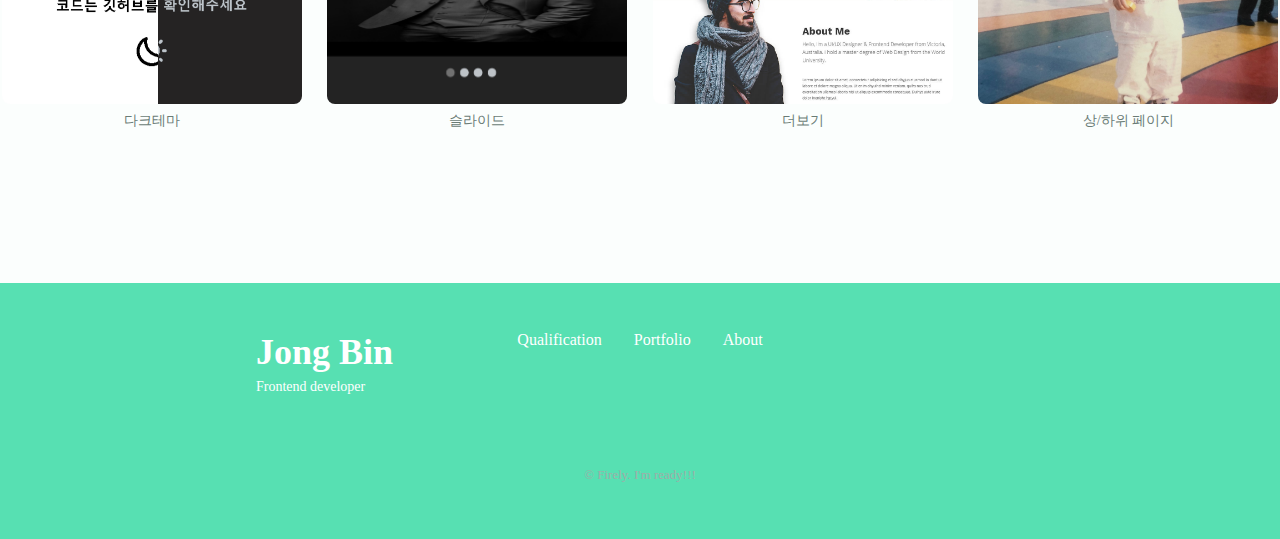
==== commit 3434207b: "slide 수정" ====
--- a/index.html
+++ b/index.html
@@ -251,7 +251,7 @@
                     <div class="project__container">
                             <!-- project 1 -->
                         <div class="project__wrap"> <!-- 상위 div가 컨테이너라 클래스명을 라벨로 해도 괜찮겠다..(추후 보수!)-->
-                            <a href="portfolio/darkmode.html">
+                            <a href="portfolio/darkmode.html" target="_blank">
                                 <img src="img/darkmode.png" class="portfolio__img" alt="">
                                 <div class="project__demo" > <!-- 데모버튼과 시각효과를 추가해보자-->
                                     <p  class="demo__text" >DEMO</p>
@@ -261,8 +261,8 @@
                         </div>
                             <!-- project 2 -->
                         <div class="project__wrap">
-                            <a href="portfolio/slide.html">
-                                <img src="img/portfolio1.jpg" class="portfolio__img" alt="">
+                            <a href="portfolio/slide.html" target="_blank">
+                                <img src="img/slide.png" class="portfolio__img" alt="">
                                 <div class="project__demo"> <!-- 데모버튼과 시각효과를 추가해보자-->
                                     <a class="demo__text">DEMO</a>
                                 </div>
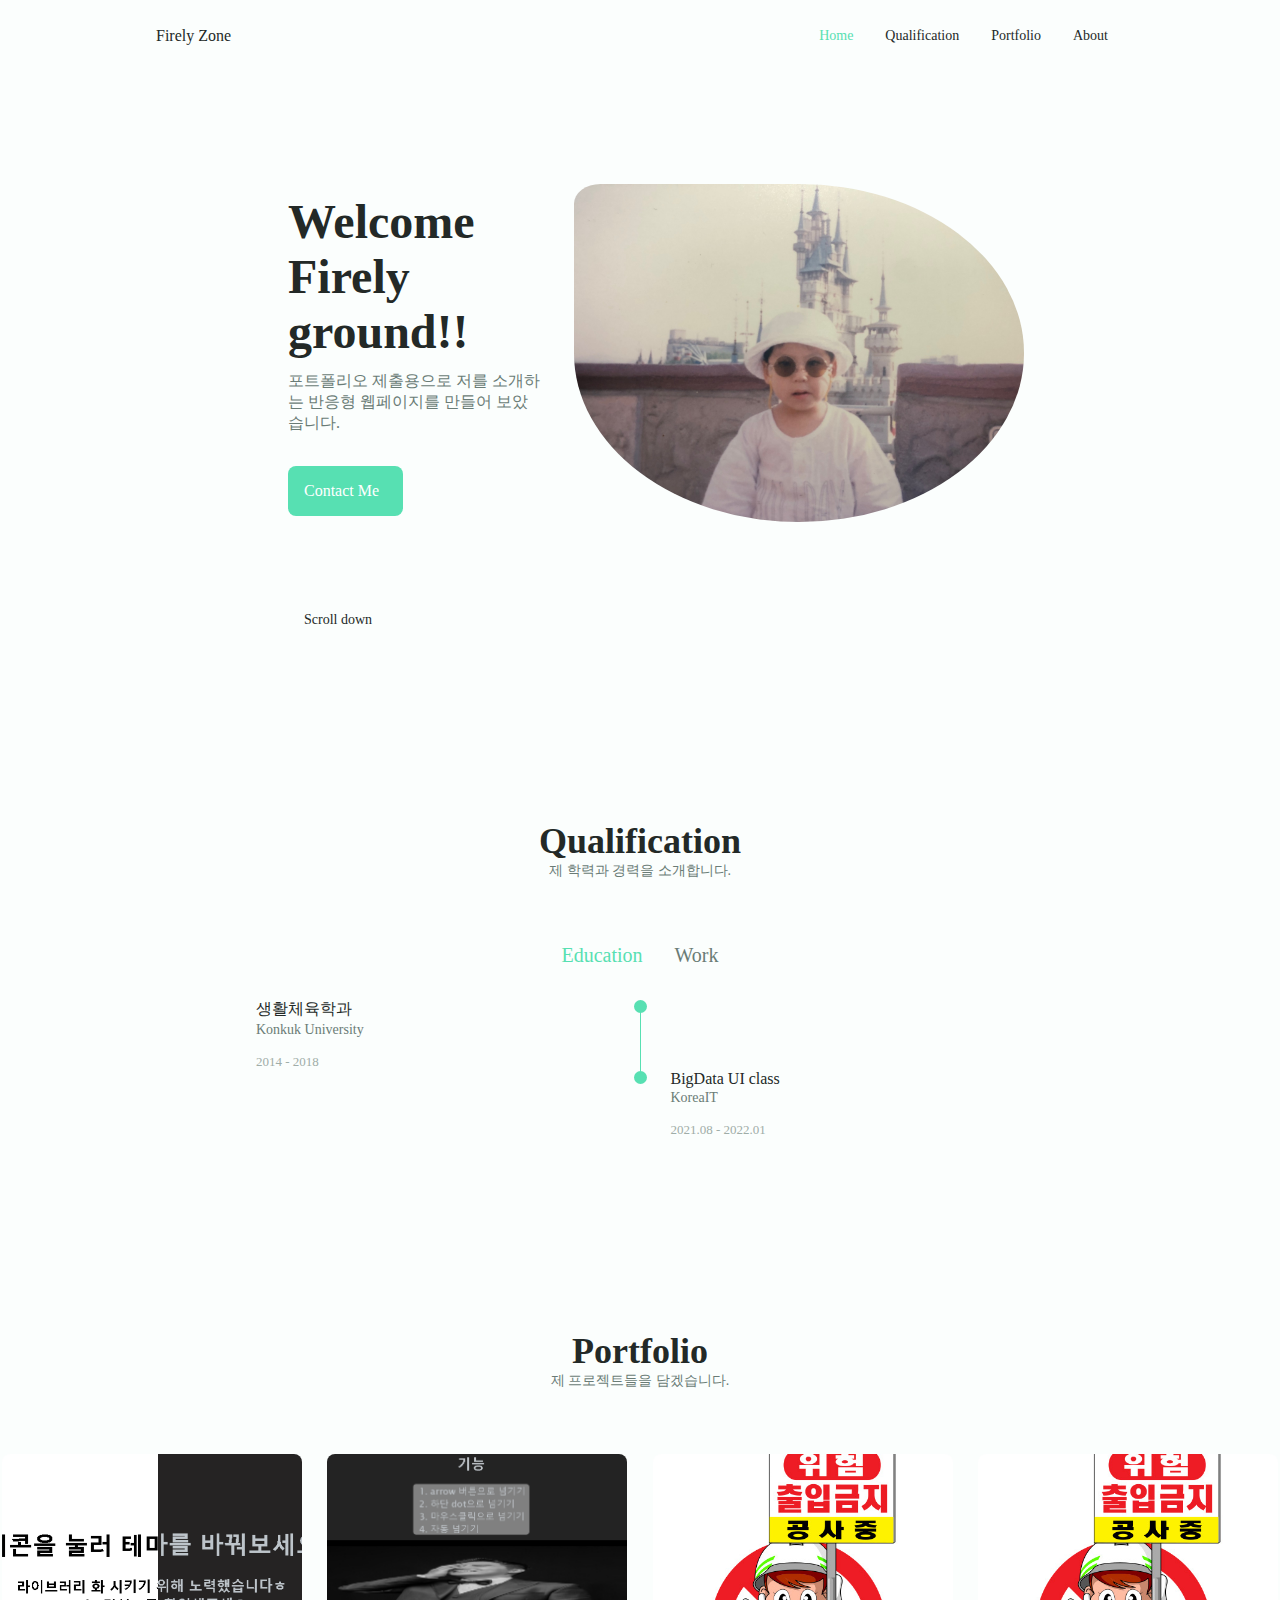
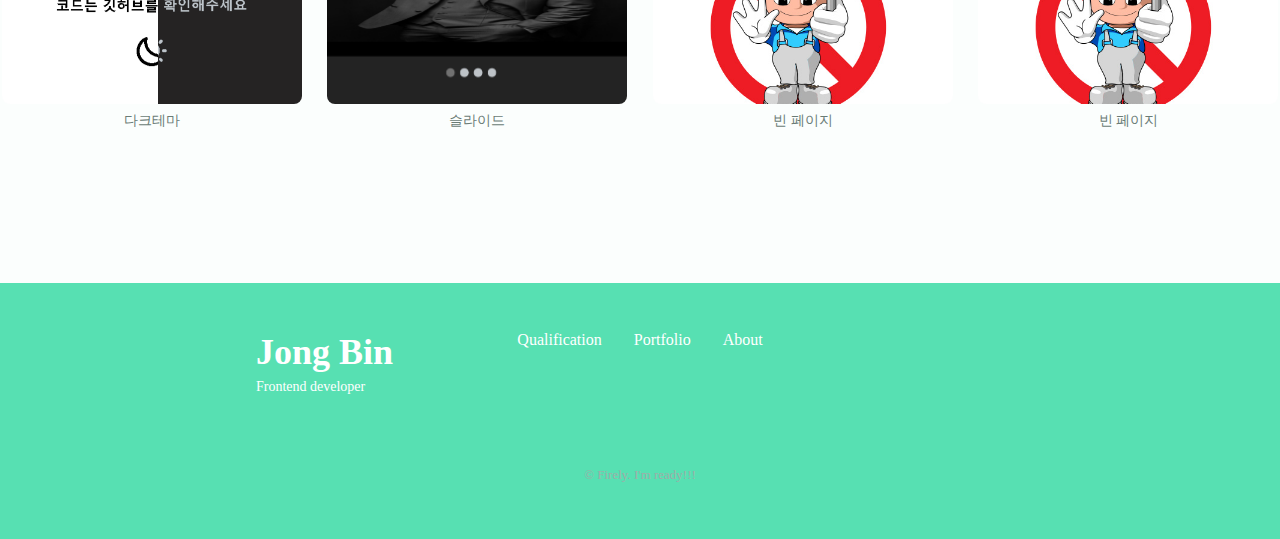
==== commit c01c30dc: "portfolio 수정" ====
--- a/index.html
+++ b/index.html
@@ -272,20 +272,20 @@
                             <!-- project 3 -->
                         <div class="project__wrap">
                             <a href="#"></a>
-                            <img src="img/portfolio2.jpg" class="portfolio__img" alt="">
+                            <img src="img/notYet.jpg" class="portfolio__img" alt="">
                             <div class="project__demo"> <!-- 데모버튼과 시각효과를 추가해보자-->
                                 <a class="demo__text">DEMO</a>
                             </div>
-                            <li class="project__title">더보기</li>
+                            <li class="project__title">빈 페이지</li>
                         </div>
                             <!-- project 4 -->
                         <div class="project__wrap">
                             <a href="#"></a>
-                            <img src="img/babySide.jpg" class="portfolio__img" alt="">
+                            <img src="img/notYet.jpg" class="portfolio__img" alt="">
                             <div class="project__demo"> <!-- 데모버튼과 시각효과를 추가해보자-->
                                 <a class="demo__text">DEMO</a>
                             </div>
-                            <li class="project__title">상/하위 페이지</li>
+                            <li class="project__title">빈 페이지</li>
                         </div>
                     </div>
                    
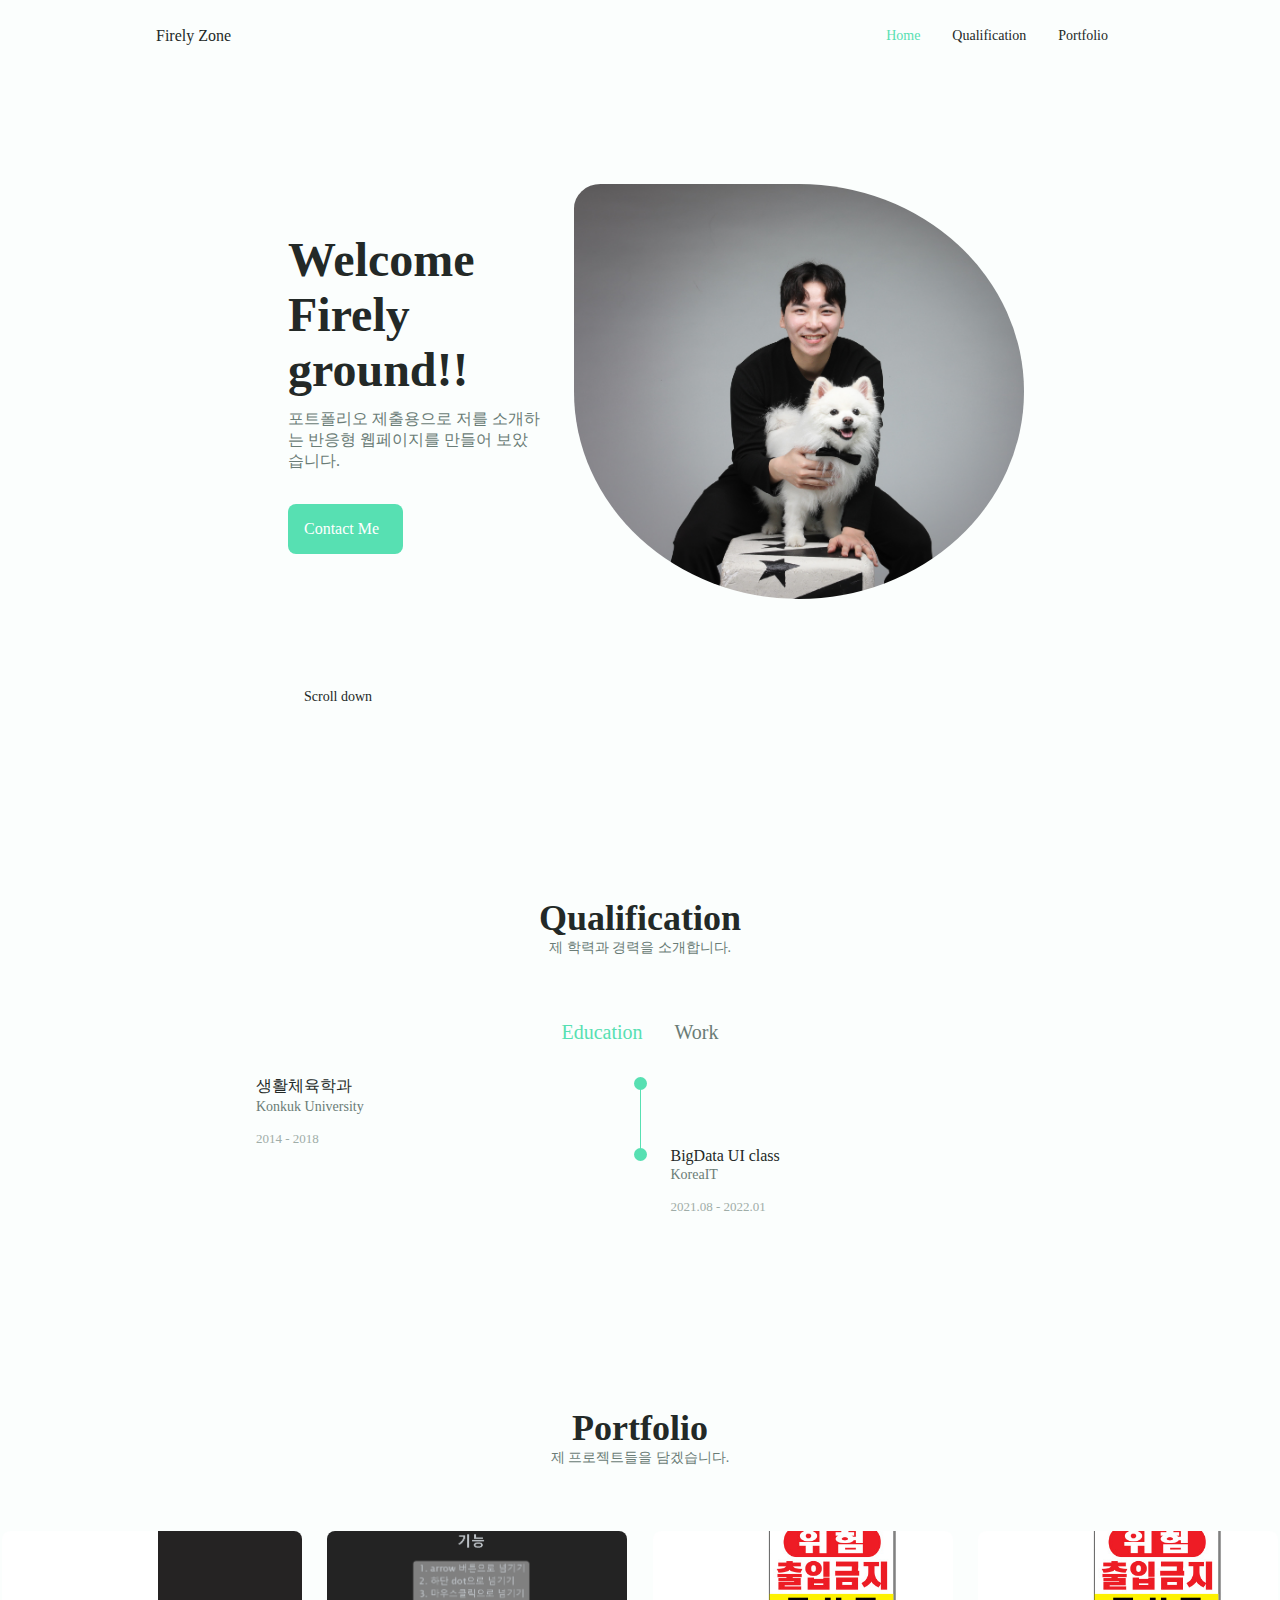
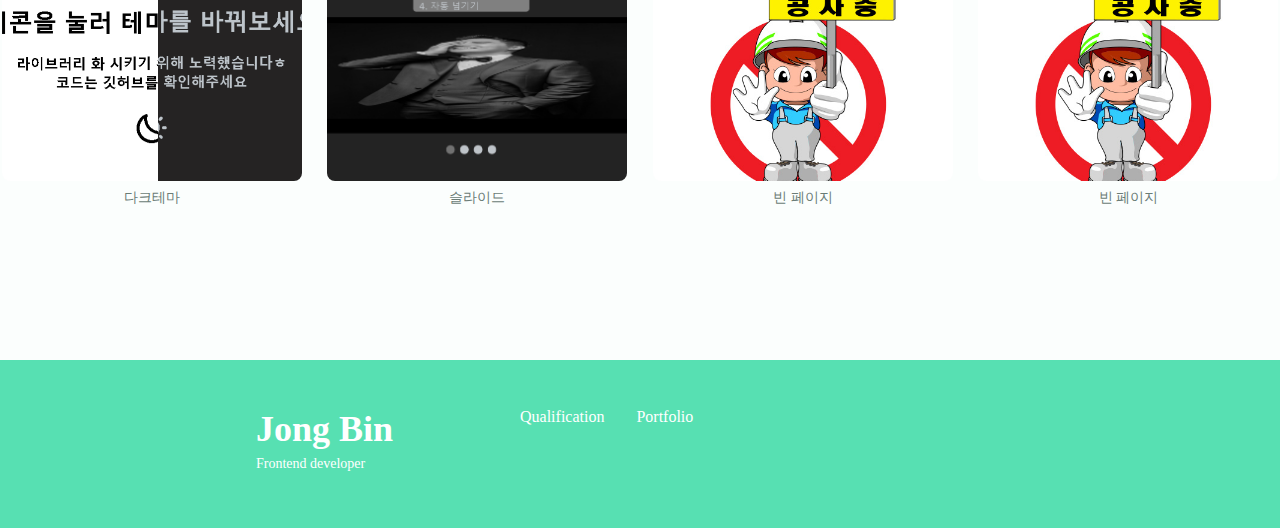
==== commit f7b6ab1c: "블로그링크,about페이지 제거" ====
--- a/index.html
+++ b/index.html
@@ -34,11 +34,11 @@
                                 <i class="uil uil-files-landscapes nav__icon"></i> Portfolio
                             </a>
                         </li>
-                        <li class="nav__item">
+                        <!-- <li class="nav__item">
                             <a href="about.html" class="nav__link">
                                 <i class="uil uil-user nav__icon"></i> About
                             </a>
-                        </li>
+                        </li> -->
                     </ul>
                     <i class="uil uil-times nav__close" id="nav-close"></i>
                 </div>
@@ -60,7 +60,7 @@
                 <div class="home__container container grid">
                     <div class="home__content grid">
                         <div class="home__social">
-                            <a href="https://jjb7134.github.io/" target="_blank" class="home__social-icon">
+                            <a href="#" target="_blank" class="home__social-icon">
                                 <i class="uil uil-edit"></i>
                             </a>
                             <a href="https://github.com/jjb7134" target="_blank" class="home__social-icon">
@@ -69,7 +69,7 @@
                         </div>
 
                         <div class="home__img">
-                            <img src="img/babyFront.jpg" alt="" class="home__img">
+                            <img src="img/main0.jpg" alt="" class="home__img">
                         </div>
 
                         <div class="home__data">
@@ -311,9 +311,9 @@
                         <li>
                             <a href="#portfolio" class="footer__link">Portfolio</a>
                         </li>
-                        <li>
+                        <!-- <li>
                             <a href="about.html" class="footer__link">About</a>
-                        </li>
+                        </li> -->
                     </ul>
 
                     <div class="footer__socials">
@@ -323,12 +323,12 @@
                         <a href="https://www.instagram.com/?hl=ko" target="_blank" class="footer__social">
                             <i class="uil uil-instagram"></i>
                         </a>
-                        <a href="https://jjb7134.github.io/" target="_blank" class="footer__social">
+                        <a href="#" target="_blank" class="footer__social">
                             <i class="uil uil-edit"></i>
                         </a>
                     </div>
                 </div>
-                <p class="footer__copy">&#169; Firely. I'm ready!!!</p>
+                <!-- <p class="footer__copy">&#169; Firely. I'm ready!!!</p> -->
             </div>
         </footer>
         
